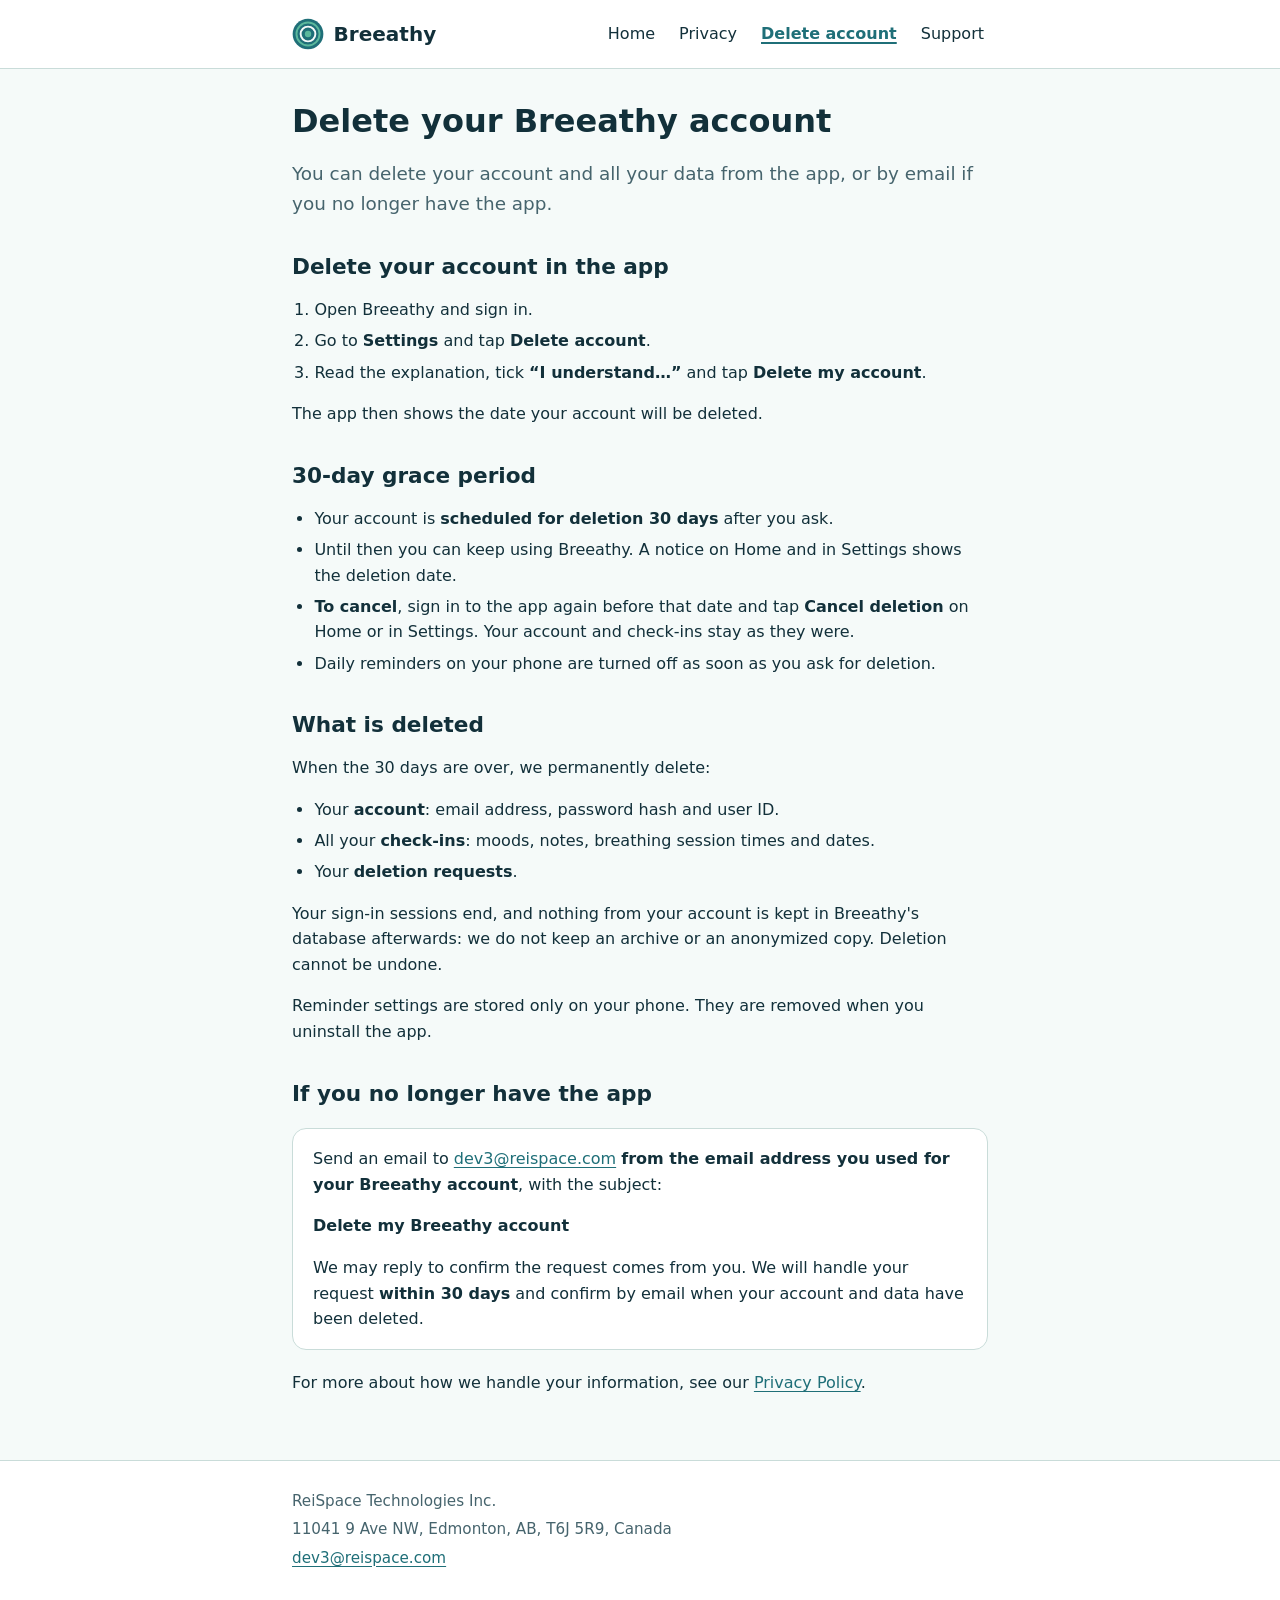
==== delete-account/index.html @ a21f7c60 "Breeathy public site: home, privacy, account deletion and support Static HTML and CSS for GitHub Pag" ====
<!doctype html>
<html lang="en">
  <head>
    <meta charset="utf-8" />
    <meta name="viewport" content="width=device-width, initial-scale=1" />
    <meta name="robots" content="noindex" />
    <title>Delete your account · Breeathy</title>
    <meta name="description" content="How to delete your Breeathy account and data, in the app or by email." />
    <link rel="icon" href="/assets/favicon.svg" type="image/svg+xml" />
    <link rel="stylesheet" href="/assets/style.css" />
  </head>
  <body>
    <a class="skip-link" href="#main">Skip to content</a>
    <header class="site-header">
      <div class="wrap">
        <a class="brand" href="/"><img src="/assets/favicon.svg" alt="" width="32" height="32" />Breeathy</a>
        <nav class="site-nav" aria-label="Main">
          <ul>
            <li><a href="/">Home</a></li>
            <li><a href="/privacy/">Privacy</a></li>
            <li><a href="/delete-account/" aria-current="page">Delete account</a></li>
            <li><a href="/support/">Support</a></li>
          </ul>
        </nav>
      </div>
    </header>

    <main id="main" class="wrap">
      <h1>Delete your Breeathy account</h1>
      <p class="lead">You can delete your account and all your data from the app, or by email if you no longer have the app.</p>

      <h2 id="in-the-app">Delete your account in the app</h2>
      <ol>
        <li>Open Breeathy and sign in.</li>
        <li>Go to <strong>Settings</strong> and tap <strong>Delete account</strong>.</li>
        <li>Read the explanation, tick <strong>“I understand…”</strong> and tap <strong>Delete my account</strong>.</li>
      </ol>
      <p>The app then shows the date your account will be deleted.</p>

      <h2 id="grace-period">30-day grace period</h2>
      <ul>
        <li>Your account is <strong>scheduled for deletion 30 days</strong> after you ask.</li>
        <li>Until then you can keep using Breeathy. A notice on Home and in Settings shows the deletion date.</li>
        <li>
          <strong>To cancel</strong>, sign in to the app again before that date and tap <strong>Cancel deletion</strong>
          on Home or in Settings. Your account and check-ins stay as they were.
        </li>
        <li>Daily reminders on your phone are turned off as soon as you ask for deletion.</li>
      </ul>

      <h2 id="what-is-deleted">What is deleted</h2>
      <p>When the 30 days are over, we permanently delete:</p>
      <ul>
        <li>Your <strong>account</strong>: email address, password hash and user ID.</li>
        <li>All your <strong>check-ins</strong>: moods, notes, breathing session times and dates.</li>
        <li>Your <strong>deletion requests</strong>.</li>
      </ul>
      <p>
        Your sign-in sessions end, and nothing from your account is kept in Breeathy's database afterwards: we do not
        keep an archive or an anonymized copy. Deletion cannot be undone.
      </p>
      <p>
        Reminder settings are stored only on your phone. They are removed when you uninstall the app.
      </p>

      <h2 id="by-email">If you no longer have the app</h2>
      <div class="card">
        <p>
          Send an email to <a href="mailto:dev3@reispace.com?subject=Delete%20my%20Breeathy%20account">dev3@reispace.com</a>
          <strong>from the email address you used for your Breeathy account</strong>, with the subject:
        </p>
        <p><strong>Delete my Breeathy account</strong></p>
        <p>
          We may reply to confirm the request comes from you. We will handle your request
          <strong>within 30 days</strong> and confirm by email when your account and data have been deleted.
        </p>
      </div>

      <p>For more about how we handle your information, see our <a href="/privacy/">Privacy Policy</a>.</p>
    </main>

    <footer class="site-footer">
      <div class="wrap">
        <address>
          <p>ReiSpace Technologies Inc.</p>
          <p>11041 9 Ave NW, Edmonton, AB, T6J 5R9, Canada</p>
          <p><a href="mailto:dev3@reispace.com">dev3@reispace.com</a></p>
        </address>
      </div>
    </footer>
  </body>
</html>
---- assets/style.css ----
:root {
  color-scheme: light dark;
  --primary: #1f6f78;
  --primary-strong: #175a62;
  --accent: #5bb89c;
  --bg: #f5faf9;
  --surface: #ffffff;
  --surface-muted: #e7f2f0;
  --text: #12303a;
  --text-muted: #46646d;
  --border: #c9dcd9;
  --focus: #0b5cad;
  --link: #1f6f78;
}

@media (prefers-color-scheme: dark) {
  :root {
    --primary: #5bb89c;
    --primary-strong: #7fcbb3;
    --accent: #5fb3bc;
    --bg: #0d1c21;
    --surface: #15292f;
    --surface-muted: #1d363d;
    --text: #e4f1ef;
    --text-muted: #a9c3c0;
    --border: #2f4c53;
    --focus: #8cc8ff;
    --link: #7fcbb3;
  }
}

* {
  box-sizing: border-box;
}

html {
  font-family: system-ui, -apple-system, 'Segoe UI', Roboto, sans-serif;
  font-size: 100%;
  -webkit-text-size-adjust: 100%;
  text-size-adjust: 100%;
}

body {
  margin: 0;
  background: var(--bg);
  color: var(--text);
  line-height: 1.6;
}

a {
  color: var(--link);
  text-underline-offset: 0.2em;
}

a:hover {
  text-decoration-thickness: 2px;
}

:focus-visible {
  outline: 3px solid var(--focus);
  outline-offset: 2px;
  border-radius: 2px;
}

.skip-link {
  position: absolute;
  left: 1rem;
  top: -3rem;
  padding: 0.5rem 1rem;
  background: var(--surface);
  color: var(--text);
  border: 2px solid var(--focus);
  z-index: 10;
}

.skip-link:focus {
  top: 1rem;
}

.wrap {
  max-width: 46rem;
  margin: 0 auto;
  padding: 0 1.25rem;
}

/* Header */

.site-header {
  background: var(--surface);
  border-bottom: 1px solid var(--border);
}

.site-header .wrap {
  display: flex;
  flex-wrap: wrap;
  align-items: center;
  justify-content: space-between;
  gap: 0.5rem 1.5rem;
  padding-top: 0.75rem;
  padding-bottom: 0.75rem;
}

.brand {
  display: inline-flex;
  align-items: center;
  gap: 0.6rem;
  min-height: 2.75rem;
  color: var(--text);
  font-weight: 700;
  font-size: 1.25rem;
  text-decoration: none;
}

.brand img {
  width: 2rem;
  height: 2rem;
}

.site-nav ul {
  display: flex;
  flex-wrap: wrap;
  gap: 0.25rem 1rem;
  list-style: none;
  margin: 0;
  padding: 0;
}

.site-nav a {
  display: inline-flex;
  align-items: center;
  min-height: 2.75rem;
  padding: 0 0.25rem;
  color: var(--text);
  text-decoration: none;
  font-weight: 500;
}

.site-nav a:hover {
  text-decoration: underline;
}

.site-nav a[aria-current='page'] {
  color: var(--link);
  font-weight: 700;
  text-decoration: underline;
  text-decoration-thickness: 2px;
}

/* Main */

main.wrap {
  padding-top: 2rem;
  padding-bottom: 3rem;
}

h1,
h2,
h3 {
  line-height: 1.25;
}

h1 {
  font-size: 2rem;
  margin: 0 0 0.5rem;
}

h2 {
  font-size: 1.35rem;
  margin: 2.25rem 0 0.5rem;
}

h3 {
  font-size: 1.1rem;
  margin: 1.5rem 0 0.25rem;
}

.lead {
  font-size: 1.15rem;
  color: var(--text-muted);
}

.meta {
  color: var(--text-muted);
  font-size: 0.95rem;
}

.card {
  background: var(--surface);
  border: 1px solid var(--border);
  border-radius: 14px;
  padding: 1.1rem 1.25rem;
  margin: 1.25rem 0;
}

.card > :first-child {
  margin-top: 0;
}

.card > :last-child {
  margin-bottom: 0;
}

.notice {
  background: var(--surface-muted);
  border-left: 4px solid var(--primary);
  border-radius: 10px;
  padding: 0.9rem 1.1rem;
  margin: 1.25rem 0;
}

.notice > :first-child {
  margin-top: 0;
}

.notice > :last-child {
  margin-bottom: 0;
}

.links {
  display: grid;
  gap: 0.75rem;
  grid-template-columns: repeat(auto-fit, minmax(13rem, 1fr));
  list-style: none;
  padding: 0;
  margin: 1.5rem 0;
}

.links a {
  display: block;
  height: 100%;
  background: var(--surface);
  border: 1px solid var(--border);
  border-radius: 14px;
  padding: 1rem 1.1rem;
  color: var(--text);
  text-decoration: none;
}

.links a strong {
  display: block;
  color: var(--link);
  font-size: 1.1rem;
  text-decoration: underline;
  text-underline-offset: 0.2em;
}

.links a span {
  color: var(--text-muted);
}

ol,
ul {
  padding-left: 1.4rem;
}

main li + li {
  margin-top: 0.35rem;
}

.site-nav li + li,
.links li + li {
  margin-top: 0;
}

.table-wrap {
  overflow-x: auto;
  margin: 1rem 0;
}

table {
  border-collapse: collapse;
  width: 100%;
  background: var(--surface);
  font-size: 0.97rem;
}

th,
td {
  text-align: left;
  vertical-align: top;
  border: 1px solid var(--border);
  padding: 0.55rem 0.7rem;
}

th {
  background: var(--surface-muted);
}

code {
  font-size: 0.95em;
  background: var(--surface-muted);
  padding: 0.1em 0.35em;
  border-radius: 4px;
}

/* Footer */

.site-footer {
  border-top: 1px solid var(--border);
  background: var(--surface);
  color: var(--text-muted);
  font-size: 0.95rem;
  padding: 1.5rem 0 2rem;
}

.site-footer address {
  font-style: normal;
}

.site-footer p {
  margin: 0.25rem 0;
}

/* Narrow screens: each table row becomes a card with labelled cells, no sideways scrolling. */
@media (max-width: 40rem) {
  table,
  thead,
  tbody,
  tr,
  td {
    display: block;
  }

  thead {
    position: absolute;
    width: 1px;
    height: 1px;
    overflow: hidden;
    clip: rect(0 0 0 0);
  }

  table {
    background: transparent;
  }

  tr {
    background: var(--surface);
    border: 1px solid var(--border);
    border-radius: 12px;
    padding: 0.5rem 0.9rem;
    margin-bottom: 0.75rem;
  }

  td {
    border: none;
    padding: 0.3rem 0;
  }

  td::before {
    content: attr(data-label);
    display: block;
    font-weight: 700;
    font-size: 0.9rem;
    color: var(--text-muted);
  }
}

@media (max-width: 30rem) {
  h1 {
    font-size: 1.7rem;
  }

  .site-nav ul {
    gap: 0 0.75rem;
  }
}
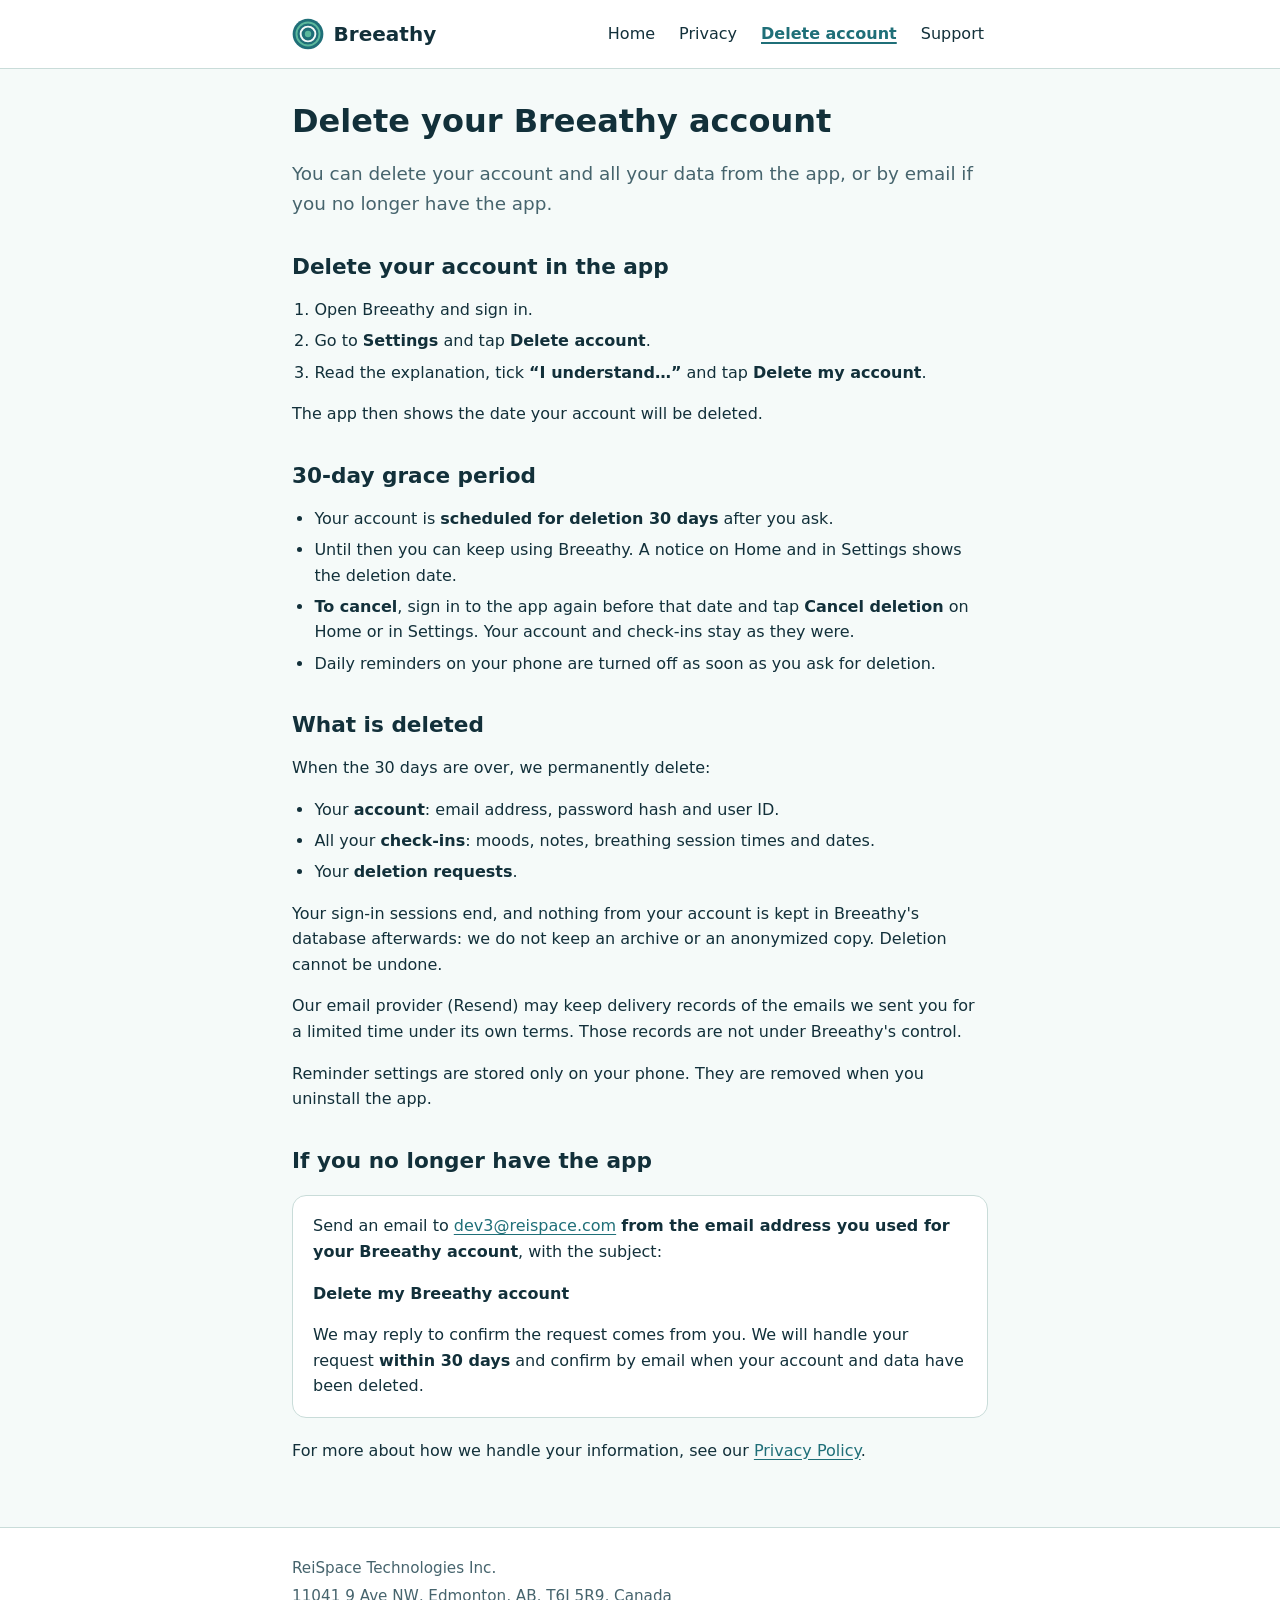
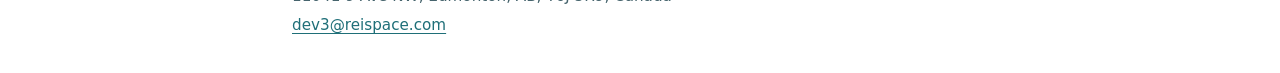
==== commit d6b6f291: "Privacy and deletion: scope HTTPS claim to Supabase, note Resend delivery records Co-Authored-By: Cl" ====
--- a/delete-account/index.html
+++ b/delete-account/index.html
@@ -60,6 +60,10 @@
         keep an archive or an anonymized copy. Deletion cannot be undone.
       </p>
       <p>
+        Our email provider (Resend) may keep delivery records of the emails we sent you for a limited time under its
+        own terms. Those records are not under Breeathy's control.
+      </p>
+      <p>
         Reminder settings are stored only on your phone. They are removed when you uninstall the app.
       </p>
 
